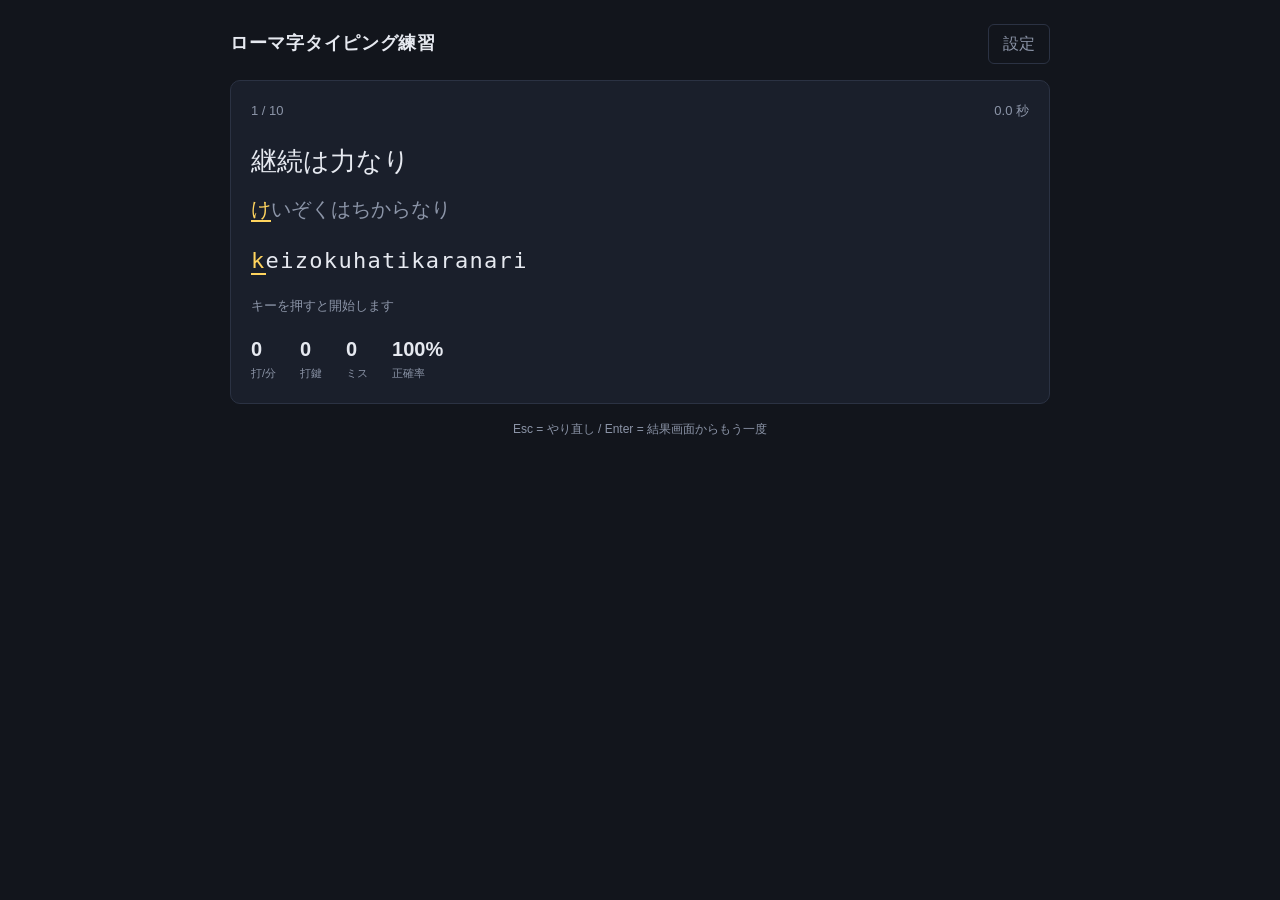
==== typing/index.html @ f85c85e2 "初期コミット: ローマ字タイピング練習ページ HTML + プレーンな JavaScript のみの構成 (ビルド不要、file:// で動作)。  - engine.js: ローマ字テーブルの解析と" ====
<!DOCTYPE html>
<html lang="ja">
<head>
<meta charset="utf-8">
<meta name="viewport" content="width=device-width, initial-scale=1">
<title>ローマ字タイピング練習</title>
<link rel="stylesheet" href="style.css">
</head>
<body>
<div class="app">

  <header class="topbar">
    <h1>ローマ字タイピング練習</h1>
    <button type="button" id="btn-settings" class="ghost">設定</button>
  </header>

  <p id="ime-warning" class="warning" hidden>
    日本語入力(IME)がオンになっています。半角/全角キーで<strong>直接入力</strong>に切り替えてください。
  </p>

  <!-- 設定 -->
  <section id="settings" class="panel settings" hidden>
    <div class="setting">
      <label for="file-table">ローマ字テーブル (タブ区切りテキスト)</label>
      <div class="row">
        <input type="file" id="file-table" accept=".tsv,.txt,.text,text/plain,text/tab-separated-values">
        <button type="button" id="btn-table-reset" class="ghost">既定に戻す</button>
      </div>
      <p class="status" id="table-status"></p>
      <details>
        <summary>ファイル形式</summary>
        <p>
          Google 日本語入力のローマ字テーブルと同じ形式です。
          1 行が <code>入力</code> / <code>出力</code> / <code>次の入力</code> の 3 列で、区切りはタブ。
        </p>
<pre>sa	さ
si	し
tt	っ	t
nk	ん	k</pre>
        <ul>
          <li><code>入力</code> が重複した場合は、後に定義した行で上書きされます。</li>
          <li><code>出力</code> と <code>次の入力</code> がどちらも空の行はコメントとして無視されます。</li>
          <li>文字コードは UTF-8 / UTF-16 / Shift_JIS を自動判定します。</li>
        </ul>
      </details>
    </div>

    <div class="setting">
      <label for="file-problems">お題ファイル (表示文 &lt;TAB&gt; よみ)</label>
      <div class="row">
        <input type="file" id="file-problems" accept=".tsv,.txt,.text,text/plain,text/tab-separated-values">
        <button type="button" id="btn-problems-reset" class="ghost">既定に戻す</button>
      </div>
      <p class="status" id="problems-status"></p>
    </div>

    <div class="setting row">
      <label class="inline"><input type="checkbox" id="opt-shuffle" checked> ランダム出題</label>
      <label class="inline">出題数
        <input type="number" id="opt-count" min="1" max="200" value="10">
      </label>
      <button type="button" id="btn-apply" class="primary">この設定で開始</button>
    </div>
  </section>

  <!-- 練習 -->
  <section id="stage" class="panel stage">
    <div class="stage-head">
      <span id="q-progress">- / -</span>
      <span id="timer">0.0 秒</span>
    </div>

    <p id="display" class="display"></p>
    <p id="kana" class="kana"></p>
    <p id="romaji" class="romaji"></p>

    <p id="hint" class="hint">キーを押すと開始します</p>

    <div class="stats">
      <div class="stat"><b id="stat-kpm">0</b><small>打/分</small></div>
      <div class="stat"><b id="stat-keys">0</b><small>打鍵</small></div>
      <div class="stat"><b id="stat-miss">0</b><small>ミス</small></div>
      <div class="stat"><b id="stat-acc">100%</b><small>正確率</small></div>
    </div>
  </section>

  <!-- 結果 -->
  <section id="result" class="panel result" hidden>
    <h2>おつかれさまでした</h2>
    <div class="stats big">
      <div class="stat"><b id="r-kpm">0</b><small>打/分</small></div>
      <div class="stat"><b id="r-time">0.0</b><small>秒</small></div>
      <div class="stat"><b id="r-keys">0</b><small>打鍵</small></div>
      <div class="stat"><b id="r-miss">0</b><small>ミス</small></div>
      <div class="stat"><b id="r-acc">100%</b><small>正確率</small></div>
    </div>
    <button type="button" id="btn-retry" class="primary">もう一度 (Enter)</button>
  </section>

  <p class="foot">Esc = やり直し / Enter = 結果画面からもう一度</p>

  <input id="keycatch" class="keycatch" autocomplete="off" autocapitalize="off"
         autocorrect="off" spellcheck="false" aria-label="タイピング入力欄">
</div>

<script src="romaji-default.js"></script>
<script src="problems-default.js"></script>
<script src="engine.js"></script>
<script src="app.js"></script>
</body>
</html>
---- typing/style.css ----
:root {
  --bg: #12151c;
  --panel: #1a1f2b;
  --line: #2b3243;
  --fg: #e6e9f0;
  --dim: #8c95a8;
  --done: #4c5566;
  --cur: #ffd45e;
  --accent: #5cc8ff;
  --miss: #ff6b6b;
}

* { box-sizing: border-box; }

body {
  margin: 0;
  background: var(--bg);
  color: var(--fg);
  font-family: "Segoe UI", "Yu Gothic UI", "Hiragino Sans", Meiryo, sans-serif;
  line-height: 1.6;
}

.app {
  max-width: 860px;
  margin: 0 auto;
  padding: 24px 20px 48px;
}

.topbar {
  display: flex;
  align-items: center;
  justify-content: space-between;
  gap: 16px;
  margin-bottom: 16px;
}
.topbar h1 { font-size: 18px; margin: 0; font-weight: 600; letter-spacing: .04em; }

button {
  font: inherit;
  border-radius: 6px;
  border: 1px solid var(--line);
  padding: 6px 14px;
  cursor: pointer;
}
button.ghost { background: transparent; color: var(--dim); }
button.ghost:hover { color: var(--fg); border-color: var(--dim); }
button.primary { background: var(--accent); border-color: var(--accent); color: #0d1117; font-weight: 600; }
button.primary:hover { filter: brightness(1.1); }

.panel {
  background: var(--panel);
  border: 1px solid var(--line);
  border-radius: 10px;
  padding: 20px;
  margin-bottom: 16px;
}

.warning {
  background: #4a3a12;
  border: 1px solid #7a6220;
  color: #ffe08a;
  border-radius: 8px;
  padding: 8px 14px;
  margin: 0 0 16px;
  font-size: 14px;
}

/* --- 設定 --- */
.settings .setting { margin-bottom: 20px; }
.settings .setting:last-child { margin-bottom: 0; }
.settings label { display: block; font-size: 13px; color: var(--dim); margin-bottom: 6px; }
.settings label.inline { display: inline-flex; align-items: center; gap: 6px; margin: 0; }
.row { display: flex; flex-wrap: wrap; align-items: center; gap: 10px; }
.settings input[type="file"] { font: inherit; font-size: 13px; color: var(--dim); max-width: 100%; }
.settings input[type="number"] { font: inherit; width: 70px; background: #10131a; color: var(--fg);
  border: 1px solid var(--line); border-radius: 5px; padding: 4px 6px; }
.status { font-size: 13px; color: var(--accent); margin: 8px 0 0; }
.status.error { color: var(--miss); }
details { margin-top: 10px; font-size: 13px; color: var(--dim); }
details summary { cursor: pointer; }
details p, details ul { margin: 8px 0; }
details code { background: #10131a; padding: 1px 5px; border-radius: 4px; }
pre { background: #10131a; border: 1px solid var(--line); border-radius: 6px;
  padding: 10px 12px; overflow-x: auto; font-size: 13px; tab-size: 8; }

/* --- 練習 --- */
.stage { transition: border-color .1s; }
.stage.miss { border-color: var(--miss); }

.stage-head {
  display: flex; justify-content: space-between;
  font-size: 13px; color: var(--dim); margin-bottom: 20px;
}

.display { font-size: 26px; margin: 0 0 10px; word-break: break-word; }
.kana { font-size: 20px; margin: 0 0 18px; word-break: break-word; }
.romaji {
  font-family: Consolas, "SF Mono", Menlo, monospace;
  font-size: 22px; letter-spacing: .06em;
  margin: 0 0 18px; word-break: break-all; min-height: 1.6em;
}

.done { color: var(--done); }
.todo { color: var(--fg); }
.cur { color: var(--cur); border-bottom: 2px solid var(--cur); }
.kana .todo { color: var(--dim); }

.hint { font-size: 13px; color: var(--dim); min-height: 1.6em; margin: 0 0 16px; }

.stats { display: flex; flex-wrap: wrap; gap: 24px; }
.stat { display: flex; flex-direction: column; }
.stat b { font-size: 20px; font-weight: 600; font-variant-numeric: tabular-nums; }
.stat small { font-size: 11px; color: var(--dim); }
.stats.big .stat b { font-size: 30px; }

/* --- 結果 --- */
.result h2 { font-size: 18px; margin: 0 0 20px; }
.result .stats { margin-bottom: 24px; }

.foot { font-size: 12px; color: var(--dim); text-align: center; margin: 0; }

/* 画面外だがフォーカス可能な入力欄 (IME 検知用) */
.keycatch {
  position: fixed; top: 0; left: 0;
  width: 1px; height: 1px; padding: 0; border: 0;
  opacity: 0; pointer-events: none;
}
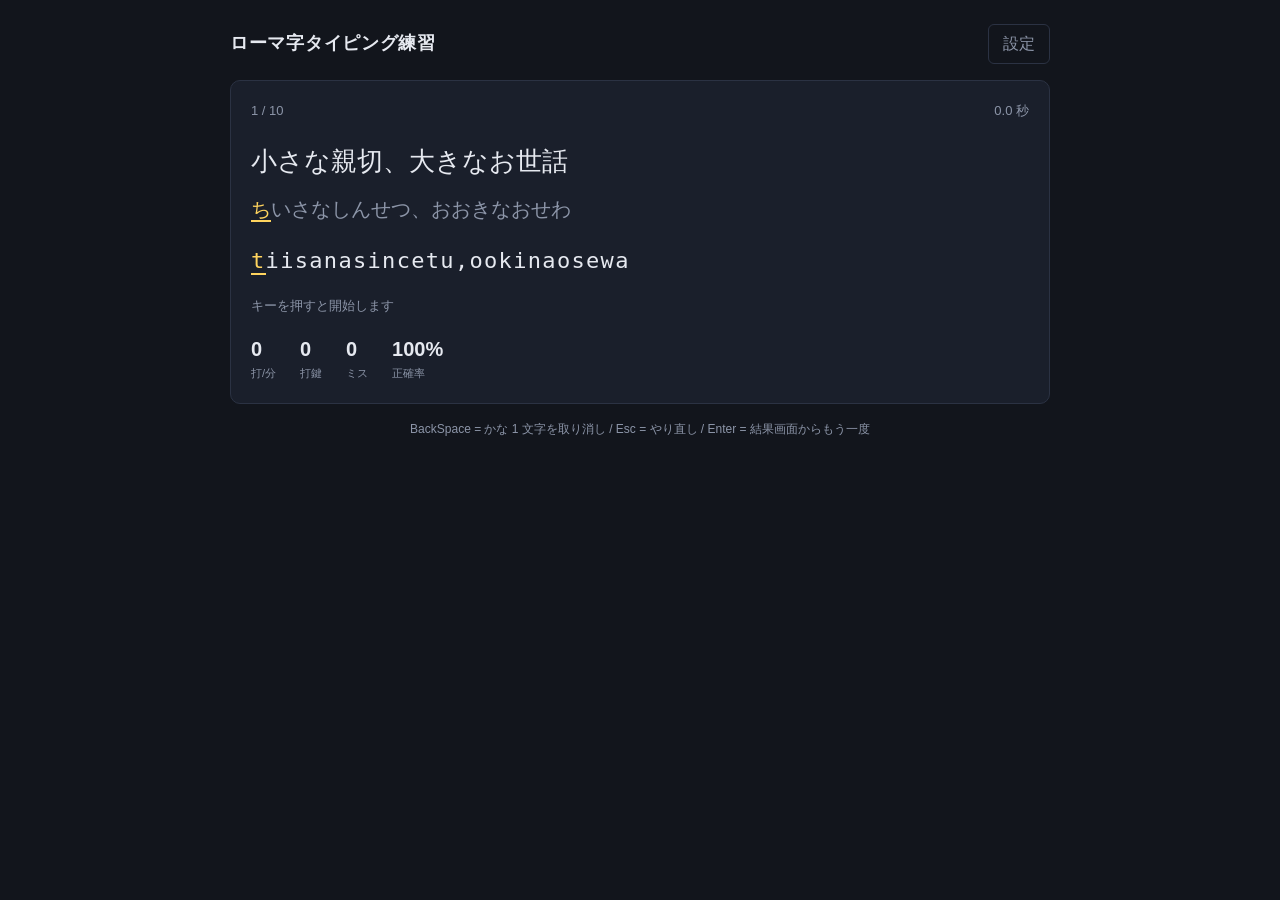
==== commit d0d8ba74: "BackSpace でかな単位の取り消しができるようにする ローマ字ではなく、かな 1 文字ぶんを取り消す。「きゃ」のつもりで「ki」と 打ってしまったときに、「ゃ」を「xya」でしか入力できなくなる" ====
--- a/typing/index.html
+++ b/typing/index.html
@@ -97,7 +97,7 @@
     <button type="button" id="btn-retry" class="primary">もう一度 (Enter)</button>
   </section>
 
-  <p class="foot">Esc = やり直し / Enter = 結果画面からもう一度</p>
+  <p class="foot">BackSpace = かな 1 文字を取り消し / Esc = やり直し / Enter = 結果画面からもう一度</p>
 
   <input id="keycatch" class="keycatch" autocomplete="off" autocapitalize="off"
          autocorrect="off" spellcheck="false" aria-label="タイピング入力欄">
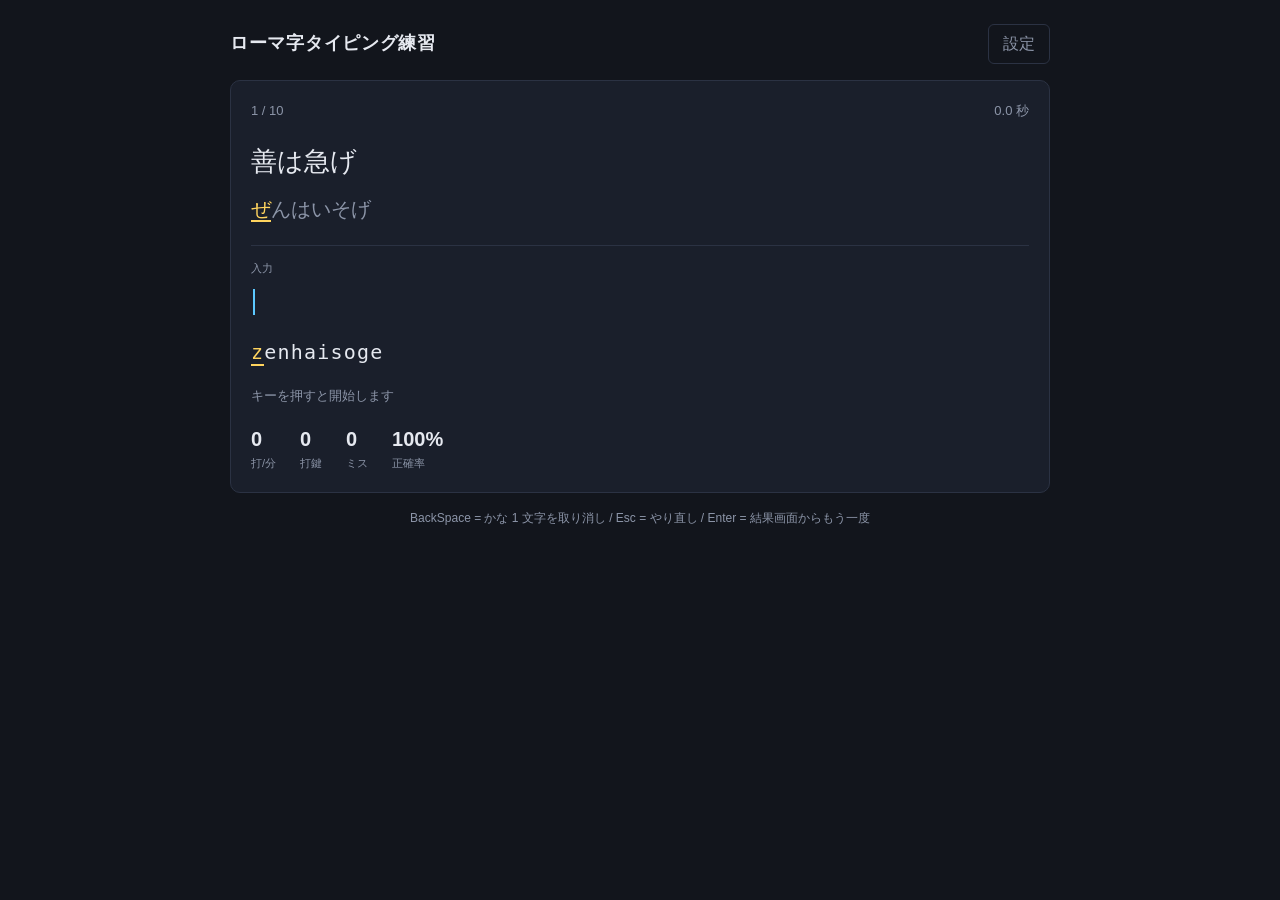
==== commit bff0ef2a: "入力を積み上げる方式に変更し、誤入力を画面に残す お題のかなを消費していく形をやめ、空の入力欄に打鍵で入力が増えていく形に する。打ち間違えた文字はそのまま画面に残り、BackSpace で消すまで先" ====
--- a/typing/index.html
+++ b/typing/index.html
@@ -72,7 +72,12 @@
 
     <p id="display" class="display"></p>
     <p id="kana" class="kana"></p>
-    <p id="romaji" class="romaji"></p>
+
+    <div class="io">
+      <span class="io-label">入力</span>
+      <p id="input" class="input"></p>
+      <p id="romaji" class="romaji"></p>
+    </div>
 
     <p id="hint" class="hint">キーを押すと開始します</p>
 
--- a/typing/style.css
+++ b/typing/style.css
@@ -85,7 +85,7 @@
 
 /* --- 練習 --- */
 .stage { transition: border-color .1s; }
-.stage.miss { border-color: var(--miss); }
+.stage.miss, .stage.has-error { border-color: var(--miss); }
 
 .stage-head {
   display: flex; justify-content: space-between;
@@ -93,17 +93,44 @@
 }
 
 .display { font-size: 26px; margin: 0 0 10px; word-break: break-word; }
-.kana { font-size: 20px; margin: 0 0 18px; word-break: break-word; }
+.kana { font-size: 20px; margin: 0 0 20px; word-break: break-word; }
+
+/* 入力エリア。お題ブロックと分ける */
+.io { border-top: 1px solid var(--line); padding-top: 14px; margin-bottom: 18px; }
+.io-label { display: block; font-size: 11px; color: var(--dim); margin-bottom: 6px; }
+.input {
+  font-size: 24px; margin: 0 0 14px;
+  word-break: break-all; min-height: 1.6em;
+}
 .romaji {
   font-family: Consolas, "SF Mono", Menlo, monospace;
-  font-size: 22px; letter-spacing: .06em;
-  margin: 0 0 18px; word-break: break-all; min-height: 1.6em;
+  font-size: 20px; letter-spacing: .06em;
+  margin: 0; word-break: break-all; min-height: 1.6em;
 }
 
 .done { color: var(--done); }
 .todo { color: var(--fg); }
 .cur { color: var(--cur); border-bottom: 2px solid var(--cur); }
 .kana .todo { color: var(--dim); }
+
+/* 入力欄の内訳 */
+.in-ok { color: var(--fg); }
+.in-pending {                      /* 未確定のローマ字 */
+  color: var(--dim);
+  font-family: Consolas, "SF Mono", Menlo, monospace;
+  border-bottom: 1px dashed var(--dim);
+}
+.in-err {                          /* 誤入力。消すまで残る */
+  color: #0d1117; background: var(--miss);
+  border-radius: 3px; padding: 0 2px;
+}
+.caret {
+  display: inline-block; width: 2px; height: 1.1em;
+  background: var(--accent); vertical-align: -.18em; margin-left: 2px;
+  animation: blink 1.1s step-end infinite;
+}
+@keyframes blink { 0%, 55% { opacity: 1; } 56%, 100% { opacity: 0; } }
+.stage.has-error .caret { background: var(--miss); animation: none; }
 
 .hint { font-size: 13px; color: var(--dim); min-height: 1.6em; margin: 0 0 16px; }
 
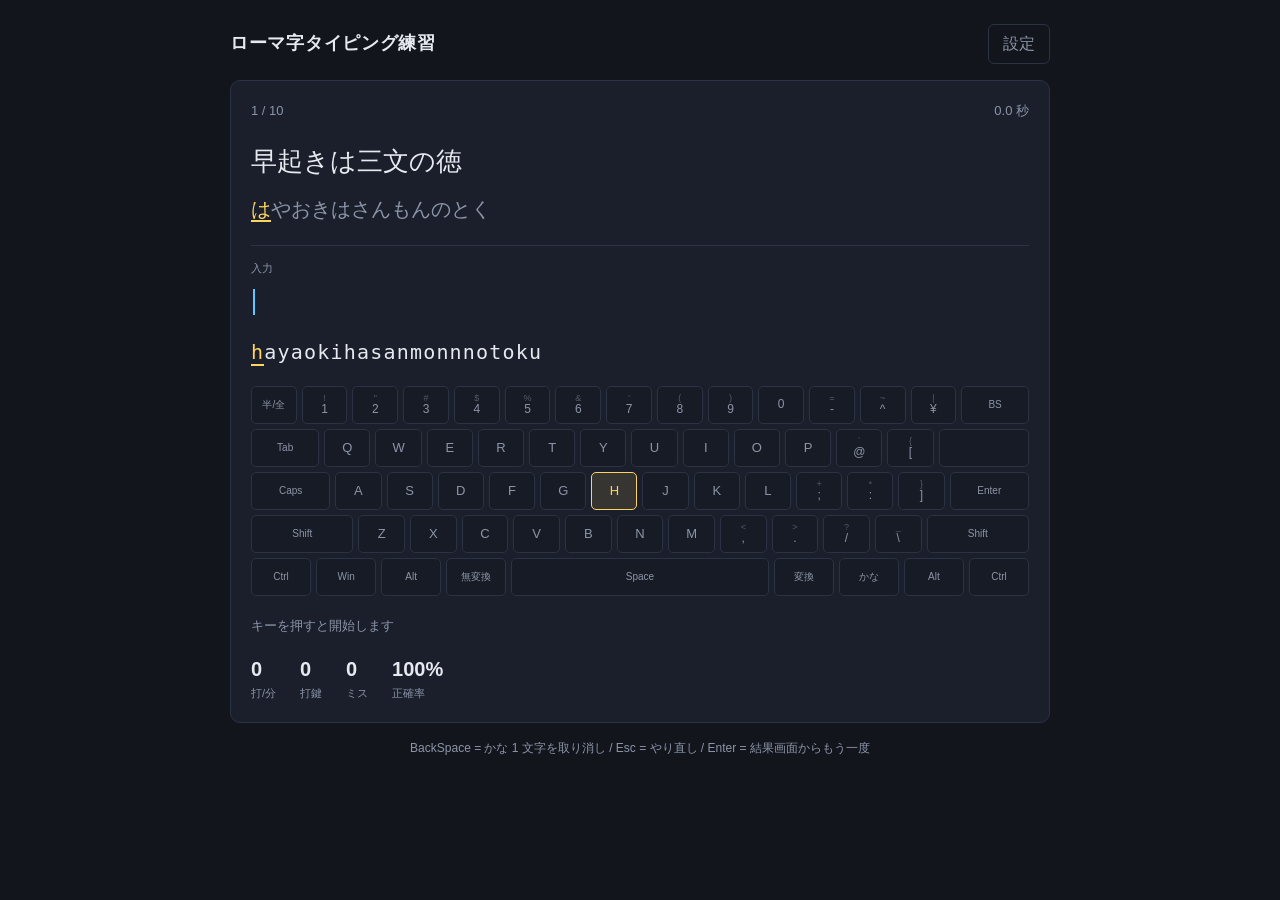
==== commit 67f2aede: "画面内キーボードを追加する 読み込むテーブルによってはローマ字表記とかけ離れたマッピングになり、 ローマ字ガイドがノイズになる。キー位置でも示せるようにする。  - keyboard.js (新規):" ====
--- a/typing/index.html
+++ b/typing/index.html
@@ -54,6 +54,17 @@
       <p class="status" id="problems-status"></p>
     </div>
 
+    <div class="setting">
+      <label>表示</label>
+      <div class="row">
+        <label class="inline">キーボード配列
+          <select id="opt-layout"></select>
+        </label>
+        <label class="inline"><input type="checkbox" id="opt-keyboard" checked> キーボードを表示</label>
+        <label class="inline"><input type="checkbox" id="opt-romaji" checked> ローマ字ガイドを表示</label>
+      </div>
+    </div>
+
     <div class="setting row">
       <label class="inline"><input type="checkbox" id="opt-shuffle" checked> ランダム出題</label>
       <label class="inline">出題数
@@ -77,6 +88,10 @@
       <span class="io-label">入力</span>
       <p id="input" class="input"></p>
       <p id="romaji" class="romaji"></p>
+    </div>
+
+    <div class="keyboard-wrap">
+      <div id="keyboard" class="keyboard"></div>
     </div>
 
     <p id="hint" class="hint">キーを押すと開始します</p>
@@ -111,6 +126,7 @@
 <script src="romaji-default.js"></script>
 <script src="problems-default.js"></script>
 <script src="engine.js"></script>
+<script src="keyboard.js"></script>
 <script src="app.js"></script>
 </body>
 </html>
--- a/typing/style.css
+++ b/typing/style.css
@@ -72,8 +72,11 @@
 .settings label.inline { display: inline-flex; align-items: center; gap: 6px; margin: 0; }
 .row { display: flex; flex-wrap: wrap; align-items: center; gap: 10px; }
 .settings input[type="file"] { font: inherit; font-size: 13px; color: var(--dim); max-width: 100%; }
-.settings input[type="number"] { font: inherit; width: 70px; background: #10131a; color: var(--fg);
-  border: 1px solid var(--line); border-radius: 5px; padding: 4px 6px; }
+.settings input[type="number"], .settings select {
+  font: inherit; background: #10131a; color: var(--fg);
+  border: 1px solid var(--line); border-radius: 5px; padding: 4px 6px;
+}
+.settings input[type="number"] { width: 70px; }
 .status { font-size: 13px; color: var(--accent); margin: 8px 0 0; }
 .status.error { color: var(--miss); }
 details { margin-top: 10px; font-size: 13px; color: var(--dim); }
@@ -120,10 +123,11 @@
   font-family: Consolas, "SF Mono", Menlo, monospace;
   border-bottom: 1px dashed var(--dim);
 }
-.in-err {                          /* 誤入力。消すまで残る */
+.in-err {                          /* 目標とずれた入力。消すまで残る */
   color: #0d1117; background: var(--miss);
   border-radius: 3px; padding: 0 2px;
 }
+.in-pending.bad { color: var(--miss); border-bottom-color: var(--miss); }
 .caret {
   display: inline-block; width: 2px; height: 1.1em;
   background: var(--accent); vertical-align: -.18em; margin-left: 2px;
@@ -131,6 +135,37 @@
 }
 @keyframes blink { 0%, 55% { opacity: 1; } 56%, 100% { opacity: 0; } }
 .stage.has-error .caret { background: var(--miss); animation: none; }
+
+/* --- 画面内キーボード --- */
+.keyboard-wrap { overflow-x: auto; margin-bottom: 16px; padding-bottom: 4px; }
+.keyboard { display: flex; flex-direction: column; gap: 5px; min-width: 620px; }
+.kb-row { display: flex; gap: 5px; }
+.kb-key {
+  flex-basis: 0; min-width: 0; height: 38px;
+  display: flex; flex-direction: column;
+  align-items: center; justify-content: center;
+  border: 1px solid var(--line); border-radius: 5px;
+  background: #171b25; color: var(--dim);
+  font-size: 13px; line-height: 1.15; overflow: hidden;
+  transition: background .08s, color .08s, border-color .08s;
+}
+.kb-key.kb-sp { font-size: 10px; }
+.kb-hi { font-size: 9px; opacity: .5; }
+.kb-lo { font-size: 12px; }
+
+.kb-key.next {                     /* 次に押すキー */
+  border-color: var(--cur); color: var(--cur);
+  background: rgba(255, 212, 94, .12);
+}
+.kb-key.next-mod {                 /* 一緒に押す Shift */
+  border-color: var(--cur); color: var(--cur);
+}
+.kb-key.hit {                      /* 実際に押された (正しい) */
+  background: var(--accent); border-color: var(--accent); color: #0d1117;
+}
+.kb-key.bad {                      /* 実際に押された (ミス) */
+  background: var(--miss); border-color: var(--miss); color: #0d1117;
+}
 
 .hint { font-size: 13px; color: var(--dim); min-height: 1.6em; margin: 0 0 16px; }
 
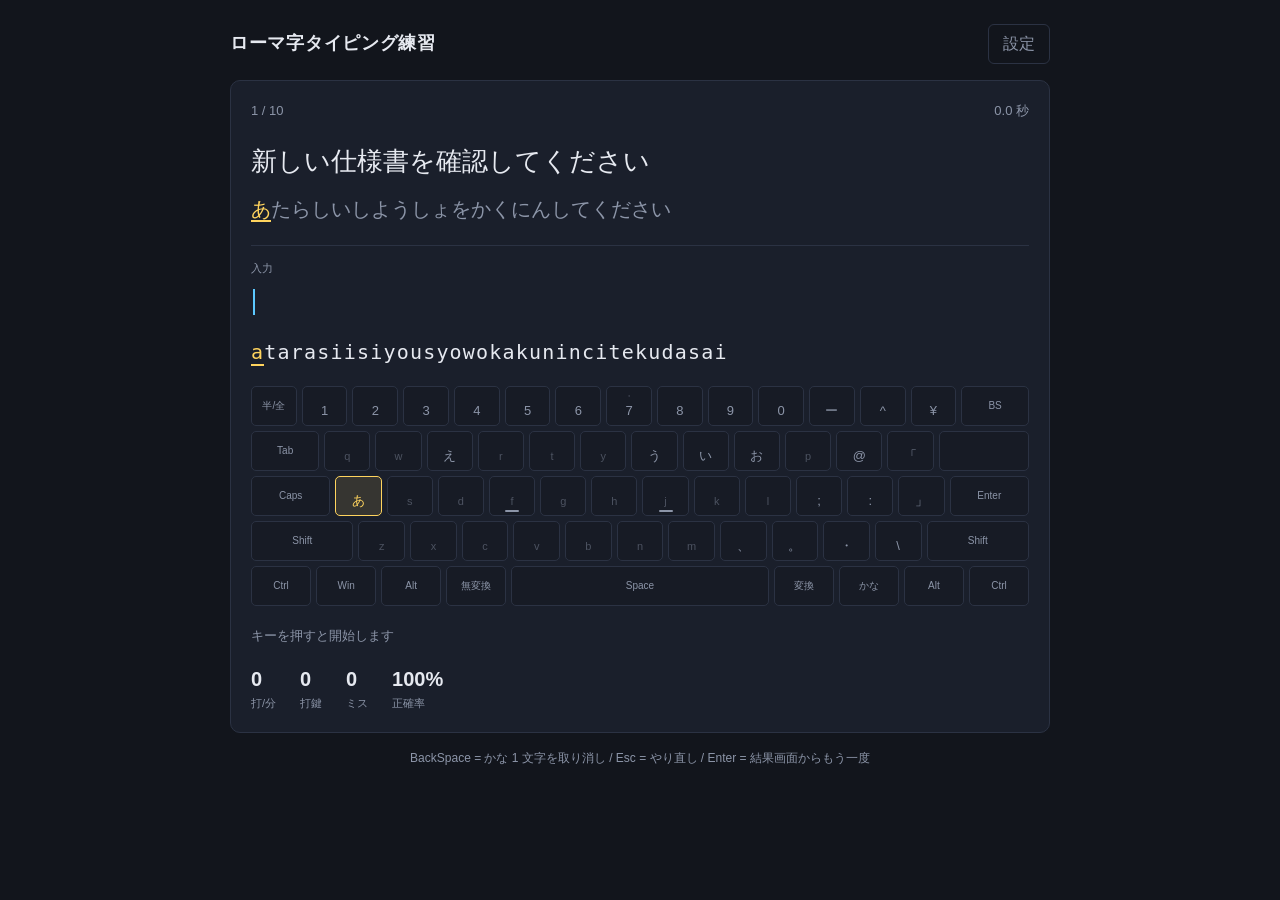
==== commit b2dafdb7: "打鍵数が増える打ち方をしたキーを橙色で光らせる 速く打っていると、より少ない打鍵で打てることに気づかないままになる。 気づける程度の合図として、打鍵したキーの色を変える。  「押したキーの色を変える」" ====
--- a/typing/index.html
+++ b/typing/index.html
@@ -113,7 +113,9 @@
       <div class="stat"><b id="r-keys">0</b><small>打鍵</small></div>
       <div class="stat"><b id="r-miss">0</b><small>ミス</small></div>
       <div class="stat"><b id="r-acc">100%</b><small>正確率</small></div>
+      <div class="stat"><b id="r-waste">0</b><small>無駄打鍵</small></div>
     </div>
+    <p id="r-waste-note" class="note" hidden></p>
     <button type="button" id="btn-retry" class="primary">もう一度 (Enter)</button>
   </section>
 
--- a/typing/style.css
+++ b/typing/style.css
@@ -8,6 +8,7 @@
   --cur: #ffd45e;
   --accent: #5cc8ff;
   --miss: #ff6b6b;
+  --waste: #ff922b;
 }
 
 * { box-sizing: border-box; }
@@ -103,13 +104,23 @@
 .io-label { display: block; font-size: 11px; color: var(--dim); margin-bottom: 6px; }
 .input {
   font-size: 24px; margin: 0 0 14px;
-  word-break: break-all; min-height: 1.6em;
-}
+  word-break: break-all;
+  /* 行の高さを中身に依らず固定する。ここが伸び縮みすると
+     下のキーボードが上下に振動して見づらい */
+  line-height: 1.6; min-height: 1.6em;
+  /* 控え (in-ghost) と実際の入力 (in-live) を同じマスに重ねる。
+     高さは常にお題を打ち切ったときのぶんが確保される */
+  display: grid;
+}
+.input > * { grid-area: 1 / 1; min-width: 0; }
+.in-ghost { visibility: hidden; }
 .romaji {
   font-family: Consolas, "SF Mono", Menlo, monospace;
   font-size: 20px; letter-spacing: .06em;
   margin: 0; word-break: break-all; min-height: 1.6em;
-}
+  display: grid;                   /* 入力欄と同じく控えで高さを確保する */
+}
+.romaji > * { grid-area: 1 / 1; min-width: 0; }
 
 .done { color: var(--done); }
 .todo { color: var(--fg); }
@@ -120,8 +131,9 @@
 .in-ok { color: var(--fg); }
 .in-pending {                      /* 未確定のローマ字 */
   color: var(--dim);
-  font-family: Consolas, "SF Mono", Menlo, monospace;
   border-bottom: 1px dashed var(--dim);
+  /* 等幅にすると行ボックスの高さが変わって下のレイアウトが動くので、
+     フォントは本文のまま。点線と色で未確定だと分かる */
 }
 .in-err {                          /* 目標とずれた入力。消すまで残る */
   color: #0d1117; background: var(--miss);
@@ -141,7 +153,8 @@
 .keyboard { display: flex; flex-direction: column; gap: 5px; min-width: 620px; }
 .kb-row { display: flex; gap: 5px; }
 .kb-key {
-  flex-basis: 0; min-width: 0; height: 38px;
+  position: relative;
+  flex-basis: 0; min-width: 0; height: 40px;
   display: flex; flex-direction: column;
   align-items: center; justify-content: center;
   border: 1px solid var(--line); border-radius: 5px;
@@ -150,18 +163,36 @@
   transition: background .08s, color .08s, border-color .08s;
 }
 .kb-key.kb-sp { font-size: 10px; }
-.kb-hi { font-size: 9px; opacity: .5; }
-.kb-lo { font-size: 12px; }
+.kb-hi { font-size: 9px; opacity: .5; min-height: 10px; }
+.kb-lo { font-size: 13px; white-space: nowrap; }
+.kb-pend { opacity: .45; font-size: 11px; }   /* 未確定で残る分 */
+.kb-key.kb-dead { color: #4a5265; }           /* 打ちかけを無駄にするキー */
+
+/* ホームポジション。実物と同じく F と J に下線を引くだけ。
+   色を変えると無効なキーに見えてしまうので、背景・枠はそのまま */
+.kb-key.kb-anchor::after {
+  content: ''; position: absolute; bottom: 3px; left: 50%;
+  width: 14px; height: 2px; margin-left: -7px;
+  background: var(--dim); border-radius: 1px;
+}
 
 .kb-key.next {                     /* 次に押すキー */
   border-color: var(--cur); color: var(--cur);
   background: rgba(255, 212, 94, .12);
 }
+/* 目立たせているキーでは、未確定分も読める濃さにする */
+.kb-key.next .kb-pend,
+.kb-key.hit .kb-pend,
+.kb-key.waste .kb-pend,
+.kb-key.bad .kb-pend { opacity: .9; }
 .kb-key.next-mod {                 /* 一緒に押す Shift */
   border-color: var(--cur); color: var(--cur);
 }
 .kb-key.hit {                      /* 実際に押された (正しい) */
   background: var(--accent); border-color: var(--accent); color: #0d1117;
+}
+.kb-key.waste {                    /* 実際に押された (打鍵数が増える打ち方) */
+  background: var(--waste); border-color: var(--waste); color: #0d1117;
 }
 .kb-key.bad {                      /* 実際に押された (ミス) */
   background: var(--miss); border-color: var(--miss); color: #0d1117;
@@ -177,7 +208,8 @@
 
 /* --- 結果 --- */
 .result h2 { font-size: 18px; margin: 0 0 20px; }
-.result .stats { margin-bottom: 24px; }
+.result .stats { margin-bottom: 20px; }
+.note { font-size: 13px; color: var(--waste); margin: 0 0 20px; }
 
 .foot { font-size: 12px; color: var(--dim); text-align: center; margin: 0; }
 
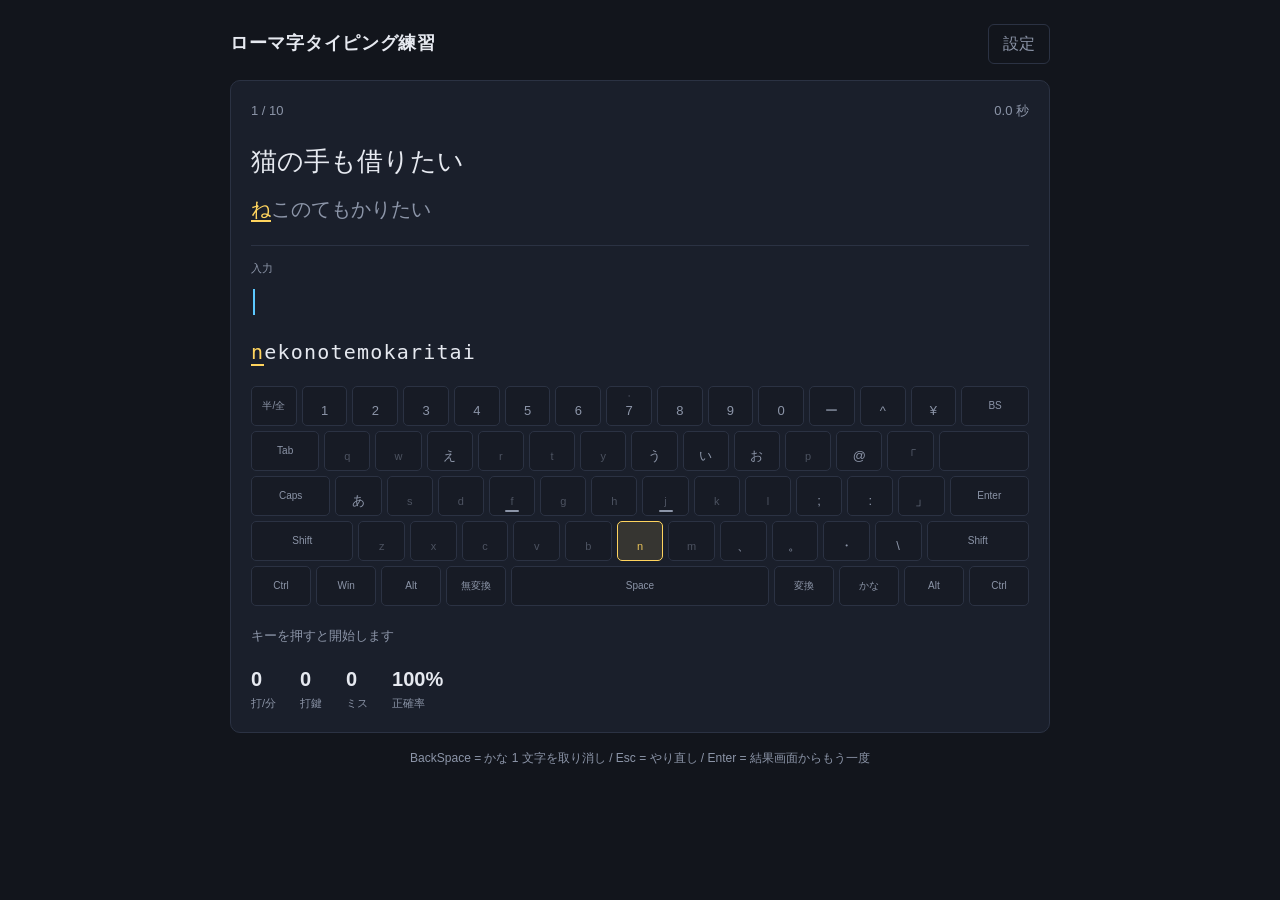
==== commit a9bbd17e: "「無駄打鍵」の表記を「短縮余地」に改める 「無駄」は責める語感が強いので、客観的で前向きな言い方にする。  - index.html: 結果画面のラベルを「無駄打鍵」→「短縮余地」 - app.js:" ====
--- a/typing/index.html
+++ b/typing/index.html
@@ -113,7 +113,7 @@
       <div class="stat"><b id="r-keys">0</b><small>打鍵</small></div>
       <div class="stat"><b id="r-miss">0</b><small>ミス</small></div>
       <div class="stat"><b id="r-acc">100%</b><small>正確率</small></div>
-      <div class="stat"><b id="r-waste">0</b><small>無駄打鍵</small></div>
+      <div class="stat"><b id="r-waste">0</b><small>短縮余地</small></div>
     </div>
     <p id="r-waste-note" class="note" hidden></p>
     <button type="button" id="btn-retry" class="primary">もう一度 (Enter)</button>
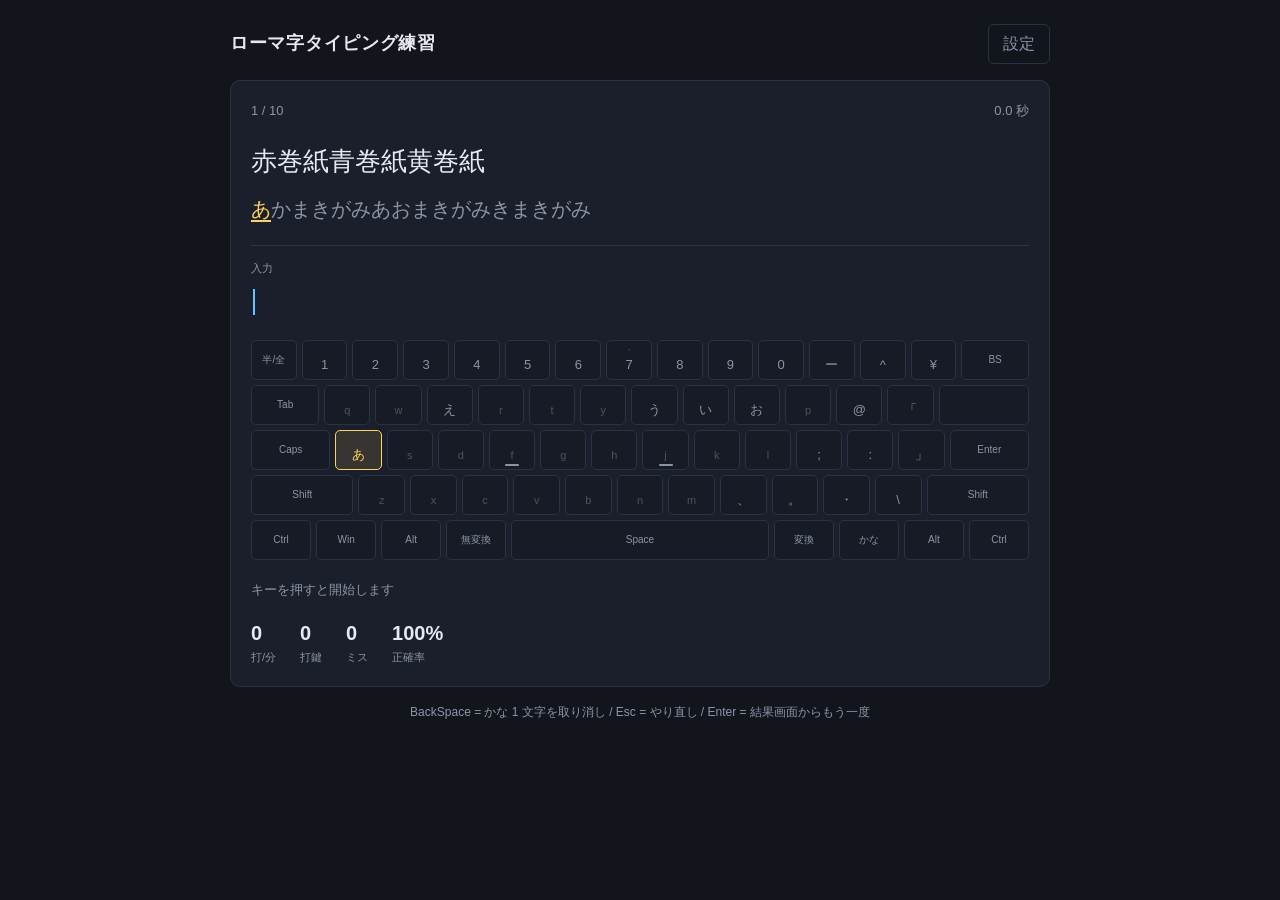
==== commit c0b47be6: "ローマ字ガイドを既定でオフにする 打鍵列を消費していく表示は、BackSpace を打鍵シーケンスに使えることと 相性が悪い。最短の打鍵列に BackSpace が必要になるテーブルがあり、 ローマ字" ====
--- a/typing/index.html
+++ b/typing/index.html
@@ -61,8 +61,13 @@
           <select id="opt-layout"></select>
         </label>
         <label class="inline"><input type="checkbox" id="opt-keyboard" checked> キーボードを表示</label>
-        <label class="inline"><input type="checkbox" id="opt-romaji" checked> ローマ字ガイドを表示</label>
+        <label class="inline"><input type="checkbox" id="opt-romaji"> ローマ字ガイドを表示</label>
       </div>
+      <p class="status hint-note">
+        ローマ字ガイドは既定でオフです。最短の打鍵列に BackSpace が必要な
+        テーブルではローマ字だけでは表せず、有効打鍵としての BackSpace と
+        打ち直しの BackSpace も区別できないためです。
+      </p>
     </div>
 
     <div class="setting row">
--- a/typing/style.css
+++ b/typing/style.css
@@ -80,6 +80,7 @@
 .settings input[type="number"] { width: 70px; }
 .status { font-size: 13px; color: var(--accent); margin: 8px 0 0; }
 .status.error { color: var(--miss); }
+.status.hint-note { color: var(--dim); }
 details { margin-top: 10px; font-size: 13px; color: var(--dim); }
 details summary { cursor: pointer; }
 details p, details ul { margin: 8px 0; }
@@ -121,6 +122,8 @@
   display: grid;                   /* 入力欄と同じく控えで高さを確保する */
 }
 .romaji > * { grid-area: 1 / 1; min-width: 0; }
+/* display の指定は [hidden] の display:none より強いので、明示的に消す */
+.romaji[hidden] { display: none; }
 
 .done { color: var(--done); }
 .todo { color: var(--fg); }
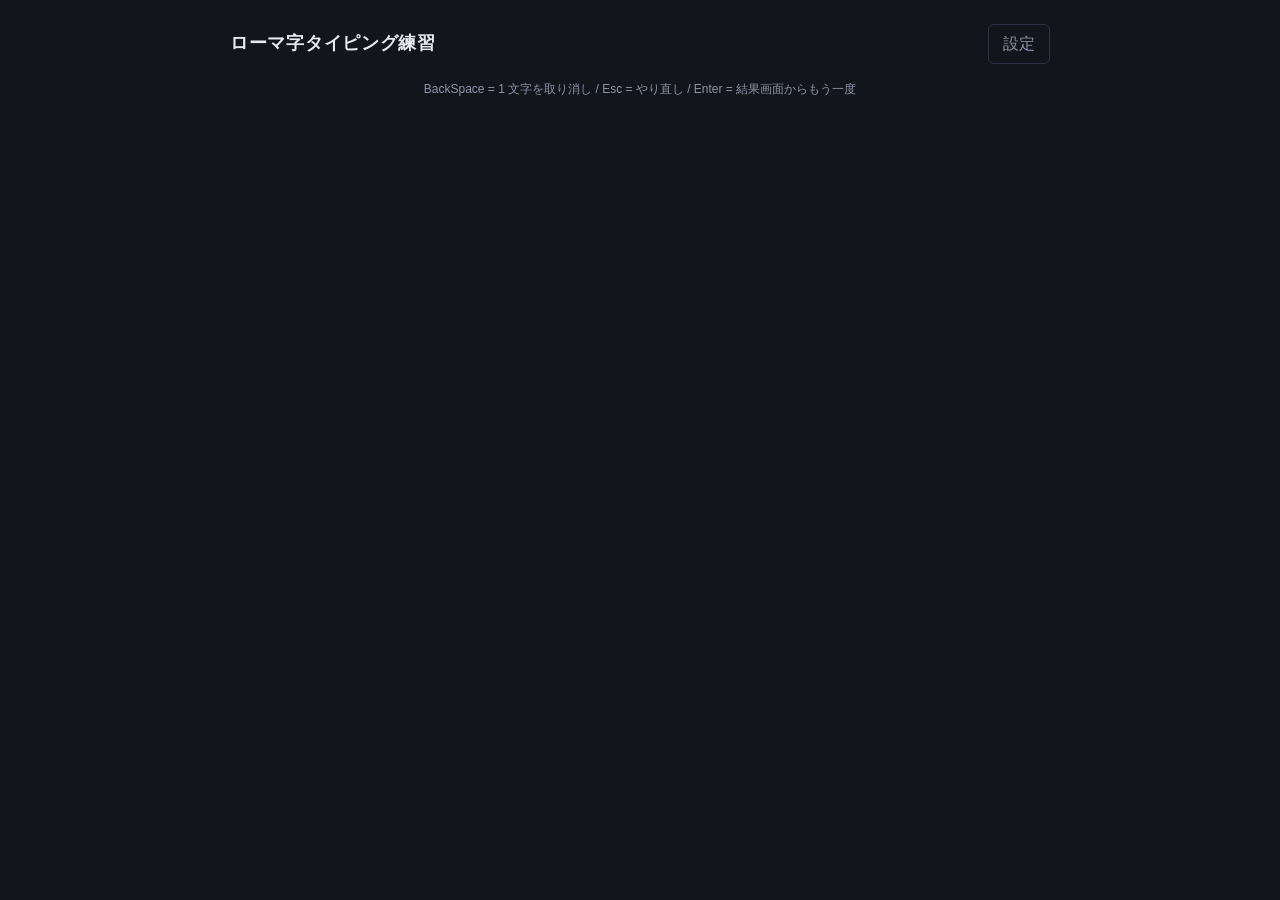
==== commit 2ea382b6: "エンジンを JS モジュールに作り直し、公開用に整える コース機能を作る過程でエンジンを全面的に書き直したので、その部分を取り込む。 段階練習モードは未完成なので、このブランチには入れない。  主な変" ====
--- a/typing/index.html
+++ b/typing/index.html
@@ -2,138 +2,10 @@
 <html lang="ja">
 <head>
 <meta charset="utf-8">
-<meta name="viewport" content="width=device-width, initial-scale=1">
+<meta http-equiv="refresh" content="0; url=engine.html">
 <title>ローマ字タイピング練習</title>
-<link rel="stylesheet" href="style.css">
 </head>
 <body>
-<div class="app">
-
-  <header class="topbar">
-    <h1>ローマ字タイピング練習</h1>
-    <button type="button" id="btn-settings" class="ghost">設定</button>
-  </header>
-
-  <p id="ime-warning" class="warning" hidden>
-    日本語入力(IME)がオンになっています。半角/全角キーで<strong>直接入力</strong>に切り替えてください。
-  </p>
-
-  <!-- 設定 -->
-  <section id="settings" class="panel settings" hidden>
-    <div class="setting">
-      <label for="file-table">ローマ字テーブル (タブ区切りテキスト)</label>
-      <div class="row">
-        <input type="file" id="file-table" accept=".tsv,.txt,.text,text/plain,text/tab-separated-values">
-        <button type="button" id="btn-table-reset" class="ghost">既定に戻す</button>
-      </div>
-      <p class="status" id="table-status"></p>
-      <details>
-        <summary>ファイル形式</summary>
-        <p>
-          Google 日本語入力のローマ字テーブルと同じ形式です。
-          1 行が <code>入力</code> / <code>出力</code> / <code>次の入力</code> の 3 列で、区切りはタブ。
-        </p>
-<pre>sa	さ
-si	し
-tt	っ	t
-nk	ん	k</pre>
-        <ul>
-          <li><code>入力</code> が重複した場合は、後に定義した行で上書きされます。</li>
-          <li><code>出力</code> と <code>次の入力</code> がどちらも空の行はコメントとして無視されます。</li>
-          <li>文字コードは UTF-8 / UTF-16 / Shift_JIS を自動判定します。</li>
-        </ul>
-      </details>
-    </div>
-
-    <div class="setting">
-      <label for="file-problems">お題ファイル (表示文 &lt;TAB&gt; よみ)</label>
-      <div class="row">
-        <input type="file" id="file-problems" accept=".tsv,.txt,.text,text/plain,text/tab-separated-values">
-        <button type="button" id="btn-problems-reset" class="ghost">既定に戻す</button>
-      </div>
-      <p class="status" id="problems-status"></p>
-    </div>
-
-    <div class="setting">
-      <label>表示</label>
-      <div class="row">
-        <label class="inline">キーボード配列
-          <select id="opt-layout"></select>
-        </label>
-        <label class="inline"><input type="checkbox" id="opt-keyboard" checked> キーボードを表示</label>
-        <label class="inline"><input type="checkbox" id="opt-romaji"> ローマ字ガイドを表示</label>
-      </div>
-      <p class="status hint-note">
-        ローマ字ガイドは既定でオフです。最短の打鍵列に BackSpace が必要な
-        テーブルではローマ字だけでは表せず、有効打鍵としての BackSpace と
-        打ち直しの BackSpace も区別できないためです。
-      </p>
-    </div>
-
-    <div class="setting row">
-      <label class="inline"><input type="checkbox" id="opt-shuffle" checked> ランダム出題</label>
-      <label class="inline">出題数
-        <input type="number" id="opt-count" min="1" max="200" value="10">
-      </label>
-      <button type="button" id="btn-apply" class="primary">この設定で開始</button>
-    </div>
-  </section>
-
-  <!-- 練習 -->
-  <section id="stage" class="panel stage">
-    <div class="stage-head">
-      <span id="q-progress">- / -</span>
-      <span id="timer">0.0 秒</span>
-    </div>
-
-    <p id="display" class="display"></p>
-    <p id="kana" class="kana"></p>
-
-    <div class="io">
-      <span class="io-label">入力</span>
-      <p id="input" class="input"></p>
-      <p id="romaji" class="romaji"></p>
-    </div>
-
-    <div class="keyboard-wrap">
-      <div id="keyboard" class="keyboard"></div>
-    </div>
-
-    <p id="hint" class="hint">キーを押すと開始します</p>
-
-    <div class="stats">
-      <div class="stat"><b id="stat-kpm">0</b><small>打/分</small></div>
-      <div class="stat"><b id="stat-keys">0</b><small>打鍵</small></div>
-      <div class="stat"><b id="stat-miss">0</b><small>ミス</small></div>
-      <div class="stat"><b id="stat-acc">100%</b><small>正確率</small></div>
-    </div>
-  </section>
-
-  <!-- 結果 -->
-  <section id="result" class="panel result" hidden>
-    <h2>おつかれさまでした</h2>
-    <div class="stats big">
-      <div class="stat"><b id="r-kpm">0</b><small>打/分</small></div>
-      <div class="stat"><b id="r-time">0.0</b><small>秒</small></div>
-      <div class="stat"><b id="r-keys">0</b><small>打鍵</small></div>
-      <div class="stat"><b id="r-miss">0</b><small>ミス</small></div>
-      <div class="stat"><b id="r-acc">100%</b><small>正確率</small></div>
-      <div class="stat"><b id="r-waste">0</b><small>短縮余地</small></div>
-    </div>
-    <p id="r-waste-note" class="note" hidden></p>
-    <button type="button" id="btn-retry" class="primary">もう一度 (Enter)</button>
-  </section>
-
-  <p class="foot">BackSpace = かな 1 文字を取り消し / Esc = やり直し / Enter = 結果画面からもう一度</p>
-
-  <input id="keycatch" class="keycatch" autocomplete="off" autocapitalize="off"
-         autocorrect="off" spellcheck="false" aria-label="タイピング入力欄">
-</div>
-
-<script src="romaji-default.js"></script>
-<script src="problems-default.js"></script>
-<script src="engine.js"></script>
-<script src="keyboard.js"></script>
-<script src="app.js"></script>
+<p><a href="engine.html">自由設定モードへ</a></p>
 </body>
 </html>
